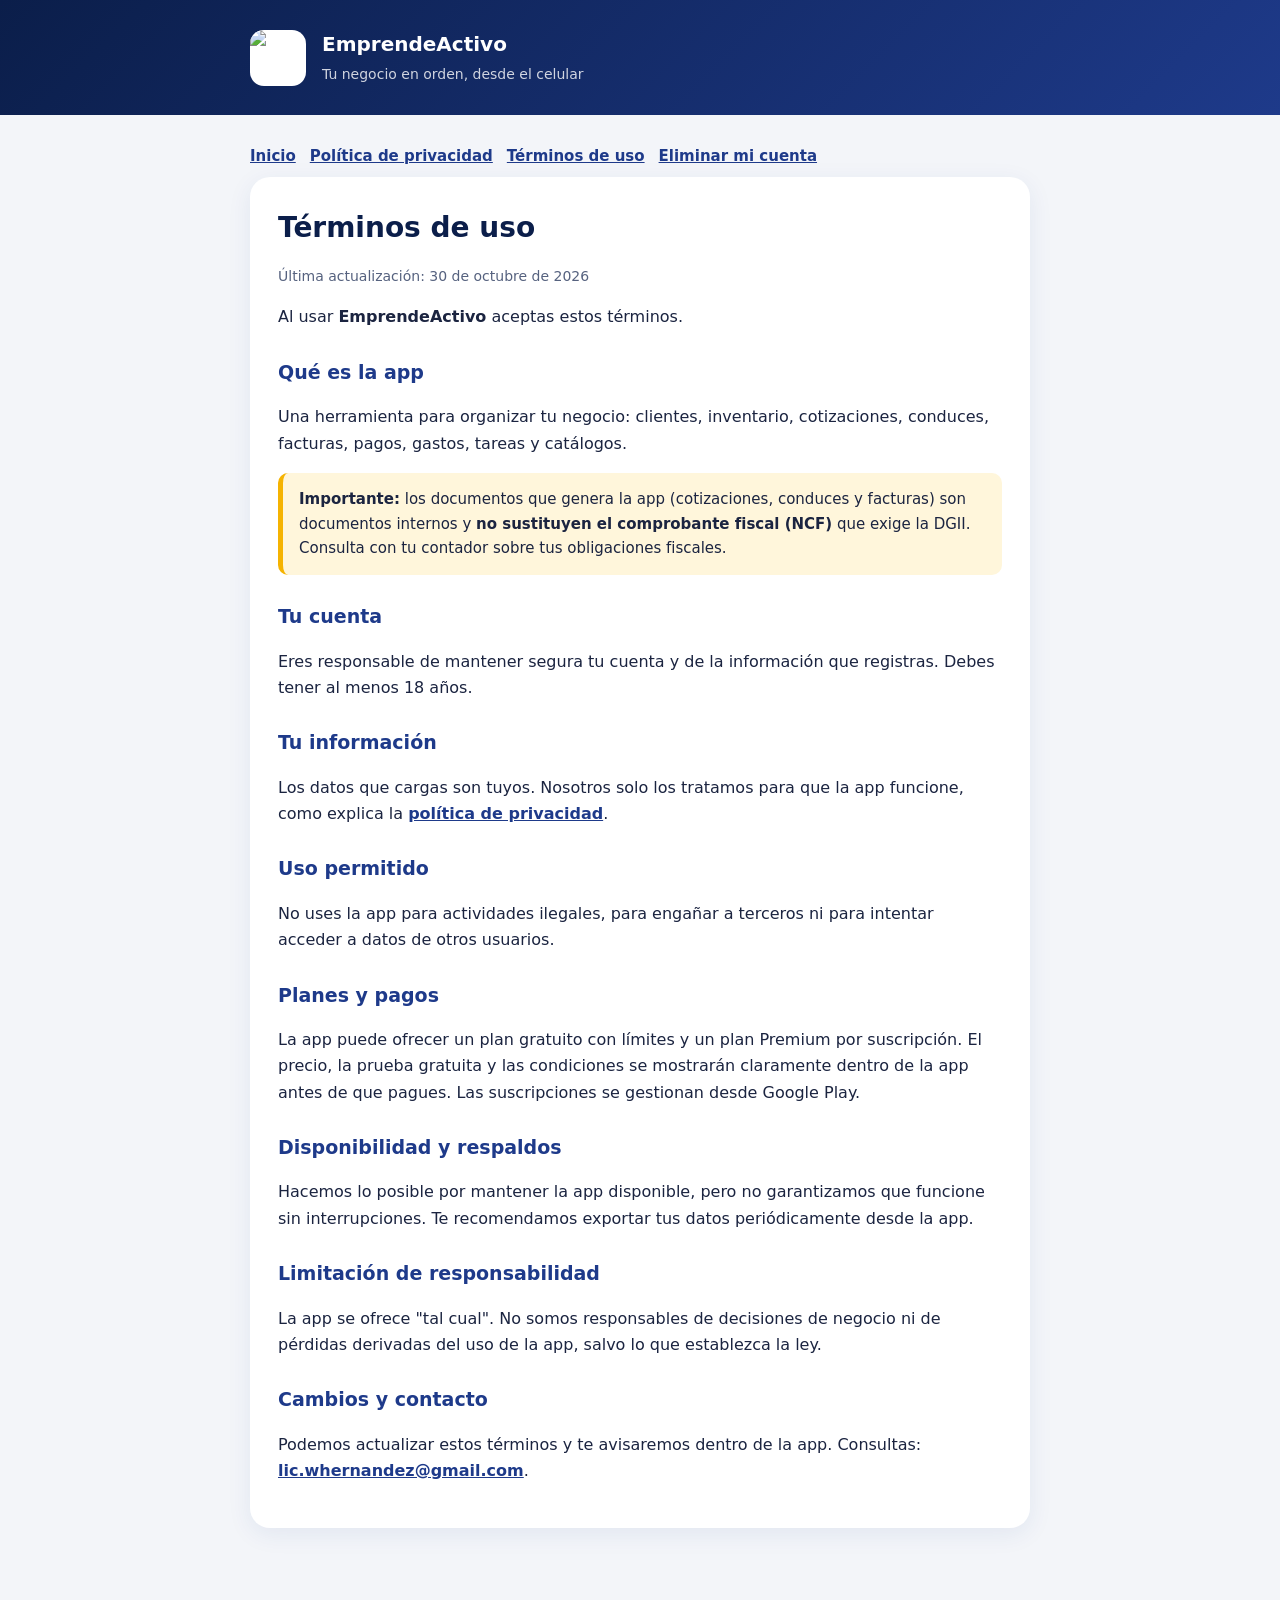
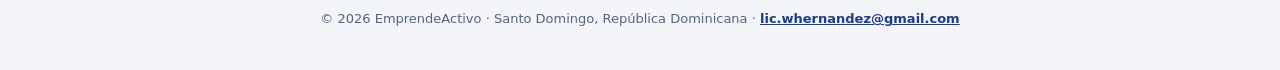
==== terminos.html @ 087d03a1 "Create terminos.html" ====
<!doctype html><html lang="es"><head><meta charset="utf-8"><meta name="viewport" content="width=device-width,initial-scale=1"><title>Términos de uso · EmprendeActivo</title><meta name="robots" content="index,follow"><link rel="stylesheet" href="style.css"></head><body>
<header><div class="w"><img src="logo.png" alt="EmprendeActivo"><div><b>EmprendeActivo</b><span>Tu negocio en orden, desde el celular</span></div></div></header>
<main><div class="w"><nav><a href="index.html">Inicio</a><a href="privacidad.html">Política de privacidad</a><a href="terminos.html">Términos de uso</a><a href="eliminar-cuenta.html">Eliminar mi cuenta</a></nav>
<div class="card"><h1>Términos de uso</h1><p class="meta">Última actualización: 30 de octubre de 2026</p>
<p>Al usar <b>EmprendeActivo</b> aceptas estos términos.</p>
<h2>Qué es la app</h2><p>Una herramienta para organizar tu negocio: clientes, inventario, cotizaciones, conduces, facturas, pagos, gastos, tareas y catálogos.</p>
<div class="aviso"><b>Importante:</b> los documentos que genera la app (cotizaciones, conduces y facturas) son documentos internos y <b>no sustituyen el comprobante fiscal (NCF)</b> que exige la DGII. Consulta con tu contador sobre tus obligaciones fiscales.</div>
<h2>Tu cuenta</h2><p>Eres responsable de mantener segura tu cuenta y de la información que registras. Debes tener al menos 18 años.</p>
<h2>Tu información</h2><p>Los datos que cargas son tuyos. Nosotros solo los tratamos para que la app funcione, como explica la <a href="privacidad.html">política de privacidad</a>.</p>
<h2>Uso permitido</h2><p>No uses la app para actividades ilegales, para engañar a terceros ni para intentar acceder a datos de otros usuarios.</p>
<h2>Planes y pagos</h2><p>La app puede ofrecer un plan gratuito con límites y un plan Premium por suscripción. El precio, la prueba gratuita y las condiciones se mostrarán claramente dentro de la app antes de que pagues. Las suscripciones se gestionan desde Google Play.</p>
<h2>Disponibilidad y respaldos</h2><p>Hacemos lo posible por mantener la app disponible, pero no garantizamos que funcione sin interrupciones. Te recomendamos exportar tus datos periódicamente desde la app.</p>
<h2>Limitación de responsabilidad</h2><p>La app se ofrece "tal cual". No somos responsables de decisiones de negocio ni de pérdidas derivadas del uso de la app, salvo lo que establezca la ley.</p>
<h2>Cambios y contacto</h2><p>Podemos actualizar estos términos y te avisaremos dentro de la app. Consultas: <a href="mailto:lic.whernandez@gmail.com">lic.whernandez@gmail.com</a>.</p></div></div></main>
<footer>© 2026 EmprendeActivo · Santo Domingo, República Dominicana · <a href="mailto:lic.whernandez@gmail.com">lic.whernandez@gmail.com</a></footer></body></html>
---- style.css ----
:root{--azul:#1E3A8A;--osc:#0B1E4A;--bg:#F3F5F9;--tx:#1b2440;--gris:#56627F;--oro:#F5B301}
*{box-sizing:border-box}body{margin:0;font-family:'Plus Jakarta Sans',system-ui,Segoe UI,Roboto,sans-serif;background:var(--bg);color:var(--tx);line-height:1.65}
header{background:linear-gradient(135deg,var(--osc),var(--azul));color:#fff;padding:28px 20px}
.w{max-width:780px;margin:0 auto}header .w{display:flex;align-items:center;gap:16px}
header img{width:56px;height:56px;border-radius:14px;background:#fff}header b{font-size:20px;display:block}header span{opacity:.8;font-size:14px}
main{padding:28px 20px 60px}.card{background:#fff;border-radius:20px;padding:28px;box-shadow:0 6px 24px rgba(30,58,138,.08);margin-bottom:20px}
h1{font-size:28px;margin:0 0 6px;color:var(--osc)}h2{font-size:19px;color:var(--azul);margin:26px 0 6px}p,li{font-size:16px}ul{padding-left:22px}
.meta{color:var(--gris);font-size:14px;margin-bottom:10px}a{color:var(--azul);font-weight:600}
nav a{display:inline-block;margin:0 14px 8px 0;font-size:15px}footer{text-align:center;color:var(--gris);font-size:13px;padding:0 20px 40px}
.aviso{background:#FFF6DB;border-left:5px solid var(--oro);padding:14px 16px;border-radius:10px;font-size:15px}
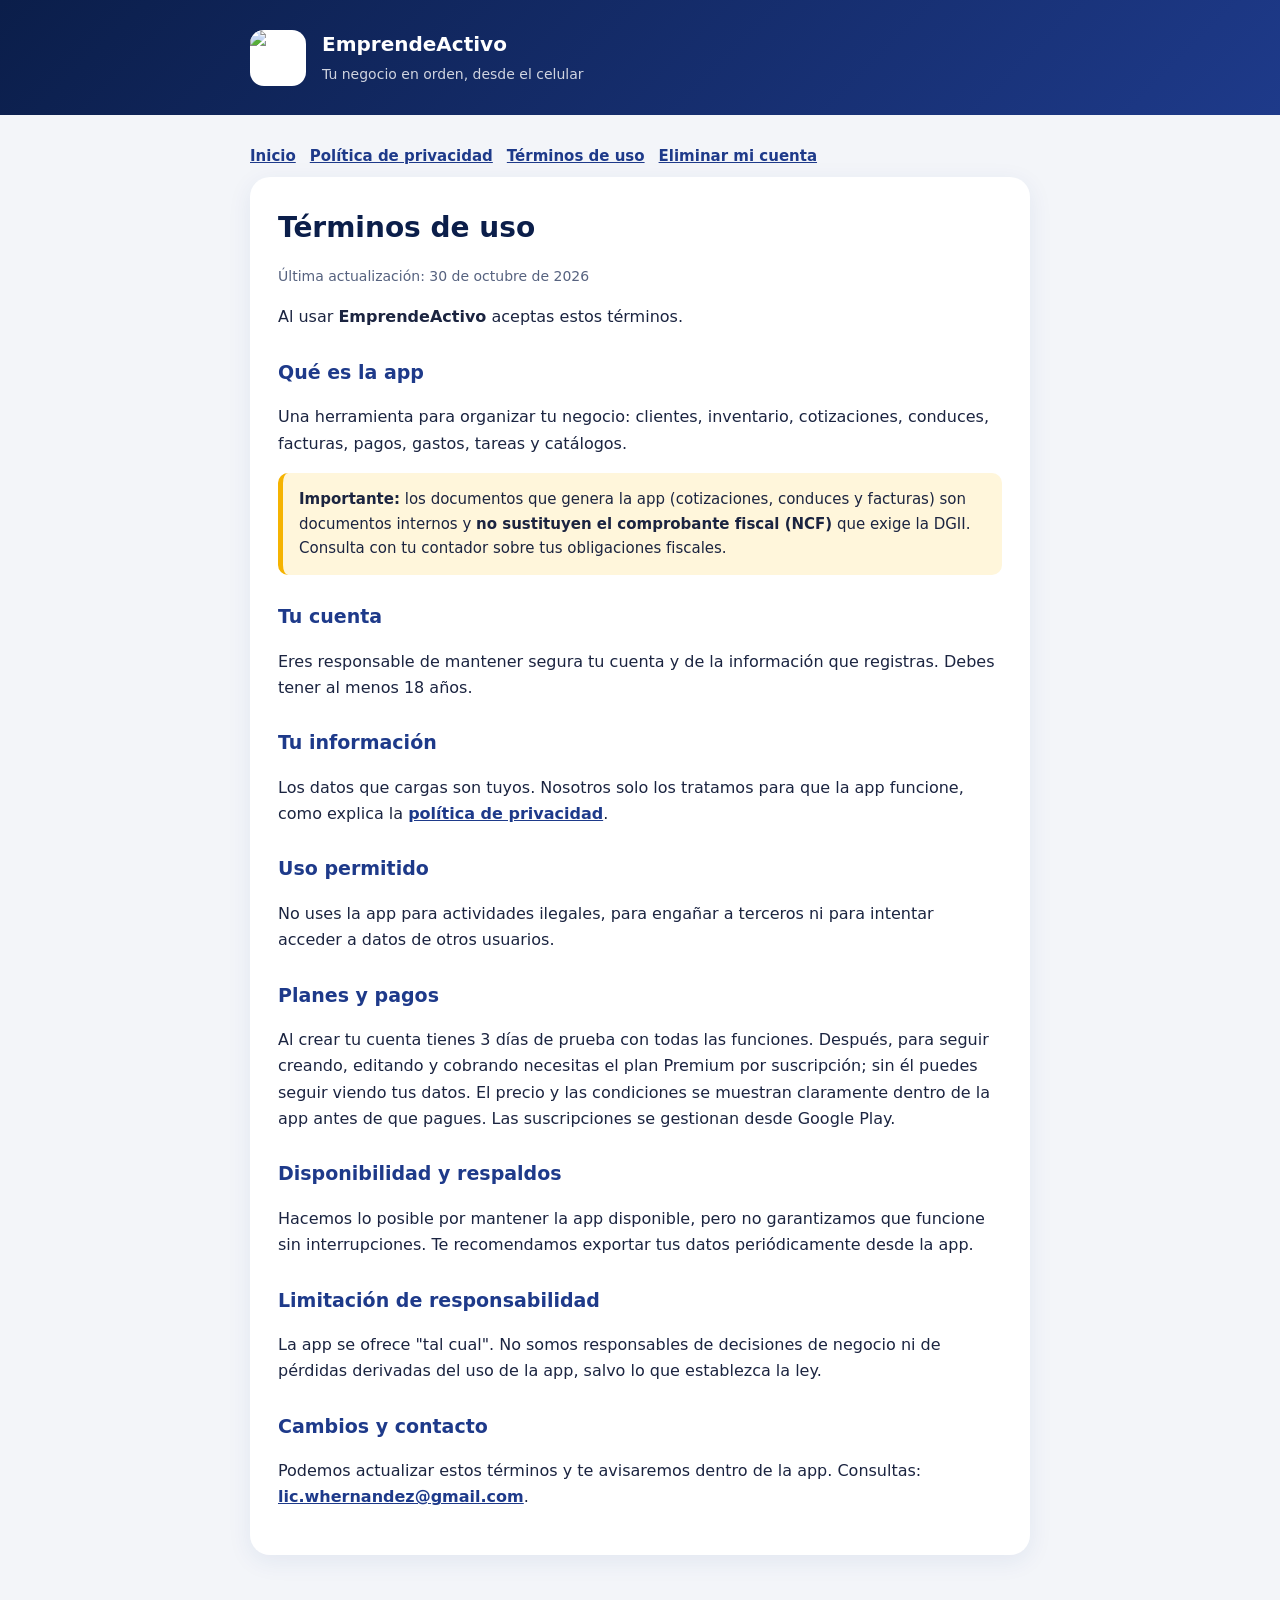
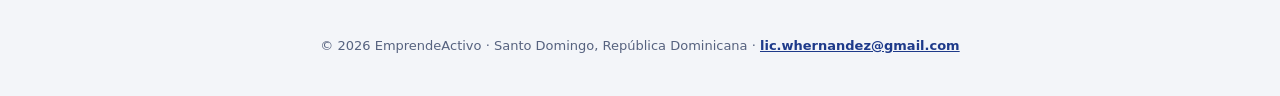
==== commit 1f4181ec: "Update terminos.html" ====
--- a/terminos.html
+++ b/terminos.html
@@ -8,7 +8,7 @@
 <h2>Tu cuenta</h2><p>Eres responsable de mantener segura tu cuenta y de la información que registras. Debes tener al menos 18 años.</p>
 <h2>Tu información</h2><p>Los datos que cargas son tuyos. Nosotros solo los tratamos para que la app funcione, como explica la <a href="privacidad.html">política de privacidad</a>.</p>
 <h2>Uso permitido</h2><p>No uses la app para actividades ilegales, para engañar a terceros ni para intentar acceder a datos de otros usuarios.</p>
-<h2>Planes y pagos</h2><p>La app puede ofrecer un plan gratuito con límites y un plan Premium por suscripción. El precio, la prueba gratuita y las condiciones se mostrarán claramente dentro de la app antes de que pagues. Las suscripciones se gestionan desde Google Play.</p>
+<h2>Planes y pagos</h2><p>Al crear tu cuenta tienes 3 días de prueba con todas las funciones. Después, para seguir creando, editando y cobrando necesitas el plan Premium por suscripción; sin él puedes seguir viendo tus datos. El precio y las condiciones se muestran claramente dentro de la app antes de que pagues. Las suscripciones se gestionan desde Google Play.</p>
 <h2>Disponibilidad y respaldos</h2><p>Hacemos lo posible por mantener la app disponible, pero no garantizamos que funcione sin interrupciones. Te recomendamos exportar tus datos periódicamente desde la app.</p>
 <h2>Limitación de responsabilidad</h2><p>La app se ofrece "tal cual". No somos responsables de decisiones de negocio ni de pérdidas derivadas del uso de la app, salvo lo que establezca la ley.</p>
 <h2>Cambios y contacto</h2><p>Podemos actualizar estos términos y te avisaremos dentro de la app. Consultas: <a href="mailto:lic.whernandez@gmail.com">lic.whernandez@gmail.com</a>.</p></div></div></main>
